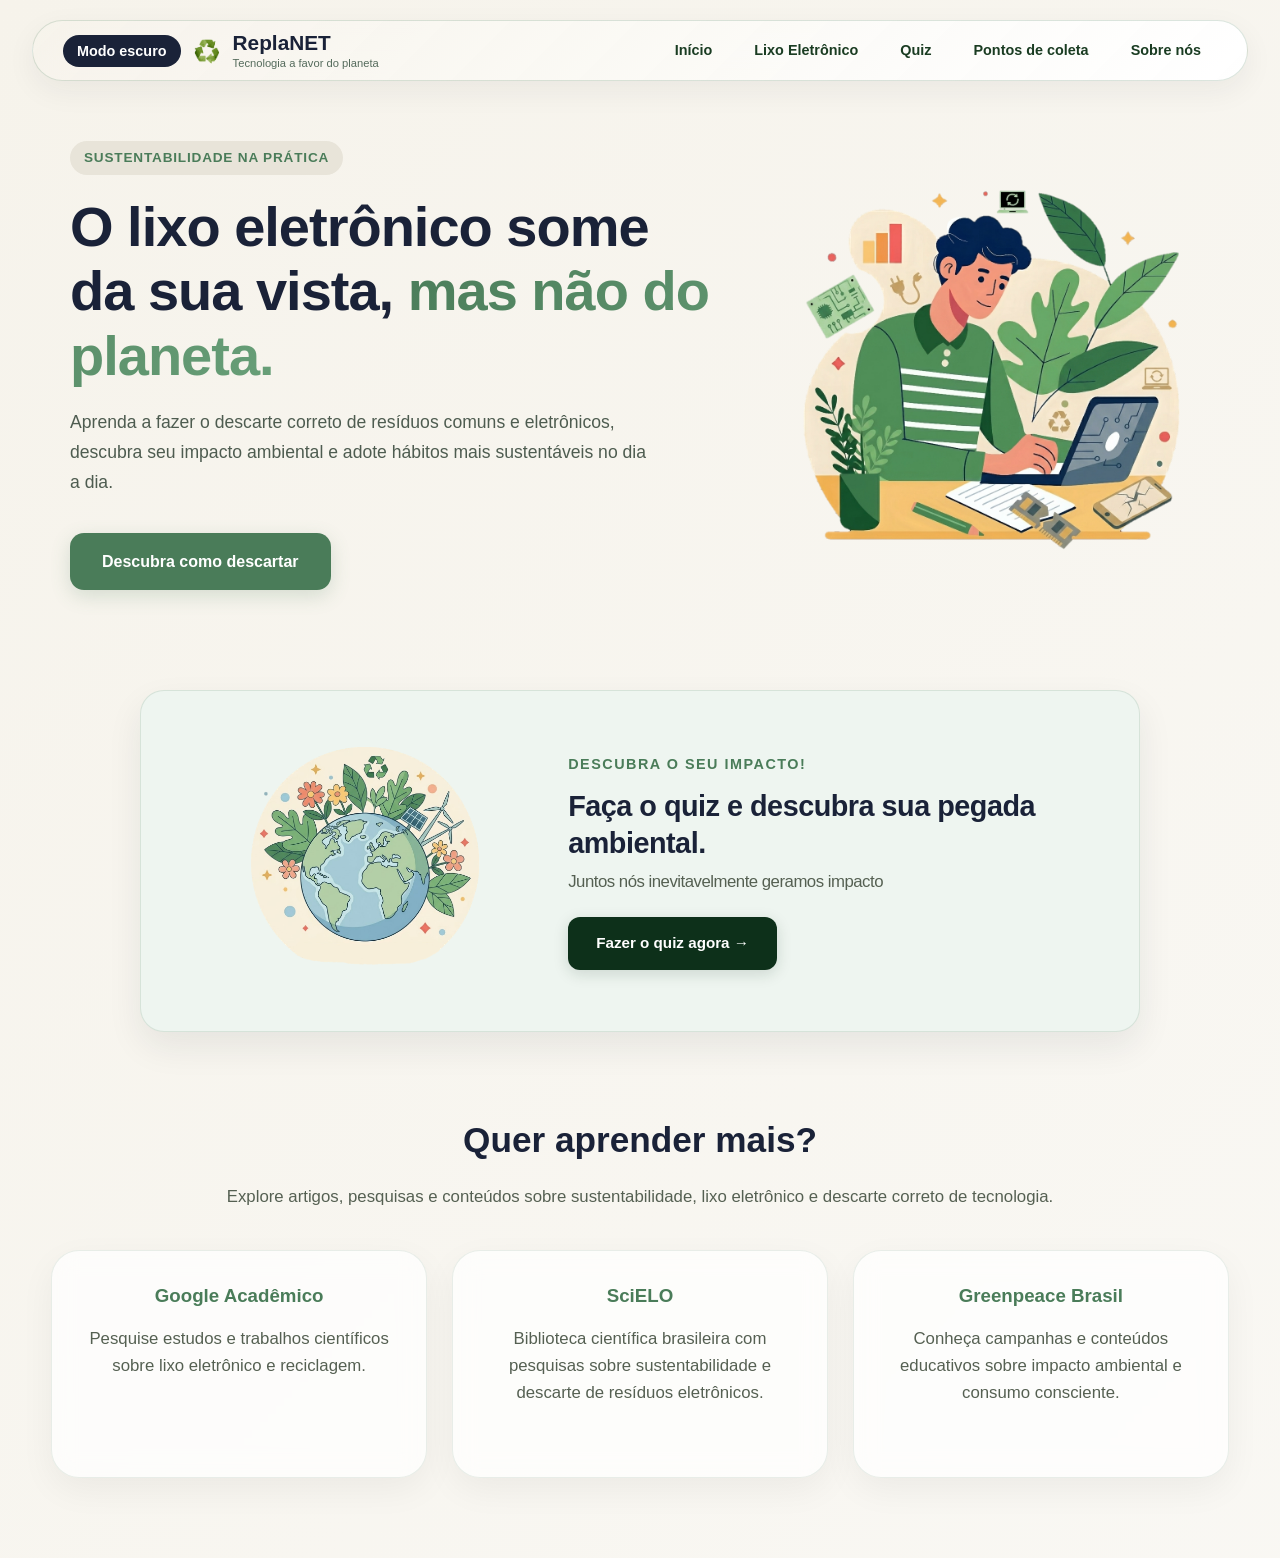
==== index.html @ 7e2dfa56 "Add files via upload" ====
<!DOCTYPE html>
<html lang="pt-br">
<head>
  <meta charset="UTF-8">
  <meta name="viewport" content="width=device-width, initial-scale=1.0">
  <meta http-equiv="X-UA-Compatible" content="IE=edge">
  <meta name="description" content="Conheça a ReplaNET e descubra como a tecnologia trabalha a favor do planeta através da conscientização e do descarte correto de lixo eletrônico.">
  <meta name="keywords" content="sustentabilidade,descarte,lixo">
  <meta name="author" content="Guilherme Rocha de Aguiar">
  
  <link rel="icon" type="image/png" href="img/nomelegalpraeulembrar.png">
  
  <link rel="stylesheet" href="main.css">
  <title>ReplaNET</title>
</head>

<body>
  <nav>
    <header>
      <button id="darkmode">Modo escuro</button>
      <img src="img/pngsimboloreciclagem.png" alt="Ícone de reciclagem">
      <div>
        ReplaNET
        <small>Tecnologia a favor do planeta</small>
      </div>
    </header>

    <div class="nav-links">
      <a href="index.html">Início</a>
      <a href="lixoeletro.html">Lixo Eletrônico</a>
      <a href="quiz.html">Quiz</a>
      <a href="https://www.google.com/maps/search/pontos+de+coleta+de+lixo+eletronico+proximo/" target="_blank">Pontos de coleta</a>
      <a href="sobre.html">Sobre nós</a>
    </div>
    
  </nav>

  <main class="hero">
    <div class="hero-texto">
      <p class="subtitulo-topo">Sustentabilidade na prática</p>

      <h1>
        O lixo eletrônico some da sua vista,<span> mas não do planeta.</span>
      </h1>
      <p class="descricao-topo">
        Aprenda a fazer o descarte correto de resíduos comuns e eletrônicos,
        descubra seu impacto ambiental e adote hábitos mais sustentáveis no dia a dia.
      </p>

      <a href="descarte.html" class="botao">Descubra como descartar</a>
    </div>

    <div class="hero-imagem">
      <img src="img/1779429134706.png" alt="Um homem mexendo em um computador com utensílios eletrônicos, plantas e elementos de computação ao seu redor">
    </div>
  </main>
  <footer>
  <div class="footer-imagem">
    <img src="img/1779431098648.png" alt="Quiz Impacto">
  </div>

  <div class="footer-conteudo">
    <h4>Descubra o seu impacto!</h4>

    <h3>Faça o quiz e descubra sua pegada ambiental.</h3>

    <h3>Juntos nós inevitavelmente geramos impacto</h3>

    <a href="quiz.html" class="botao-footer">
      Fazer o quiz agora →
    </a>
  </div>
</footer>

<section class="artigos">
  <h2>Quer aprender mais?</h2>

  <p>
    Explore artigos, pesquisas e conteúdos sobre sustentabilidade,
    lixo eletrônico e descarte correto de tecnologia.
  </p>

  <div class="artigos-grid">

    <a
  href="https://scholar.google.com.br/scholar?q=descarte+correto+de+lixo+eletronico"
  target="_blank"
  class="artigo-card"
>
  <h3>Google Acadêmico</h3>

  <p>
    Pesquise estudos e trabalhos científicos sobre lixo eletrônico
    e reciclagem.
  </p>
</a>

<a
  href="https://www.scielo.br"
  target="_blank"
  class="artigo-card"
>
  <h3>SciELO</h3>

  <p>
    Biblioteca científica brasileira com pesquisas sobre sustentabilidade
    e descarte de resíduos eletrônicos.
  </p>
</a>

<a
  href="https://www.greenpeace.org/brasil/"
  target="_blank"
  class="artigo-card"
>
  <h3>Greenpeace Brasil</h3>

  <p>
    Conheça campanhas e conteúdos educativos sobre impacto ambiental
    e consumo consciente.
  </p>
</a>

  </div>
</section>

<script src="app.js"></script>
  <script src="app.js"></script>
</body>
</html>
---- main.css ----
/* os resets e configuracao geral do body */
* {
  margin: 0;
  padding: 0;
  box-sizing: border-box;
  font-family: "Inter", "Segoe UI", Arial, sans-serif;
}

html,
body {
  width: 100%;
  max-width: 100%;
  overflow-x: hidden;
}

body {
  background: linear-gradient(
    135deg,
    #f6f3eb,
    #faf9f6,
    #edf3ee,
    #f6f3eb
  );

  background-size: 400% 400%;

  animation: mudarFundo 15s ease infinite;

  color: #1a2e22;

  line-height: 1.6;
}

@keyframes mudarFundo {
  0% {
    background-position: 0% 50%;
  }

  50% {
    background-position: 100% 50%;
  }

  100% {
    background-position: 0% 50%;
  }
}

/* aqui comeca a barra de navegacao e os links do menu */
nav {
  display: flex;
  justify-content: space-between;
  align-items: center;

  padding: 10px 30px;

  position: sticky;
  top: 15px;

  z-index: 1000;

  max-width: 95%;

  margin: 20px auto;

  border-radius: 50px;

  background: linear-gradient(
    135deg,
    rgba(246, 243, 235, 0.9),
    rgba(255, 255, 255, 0.98)
  );

  backdrop-filter: blur(15px);
  -webkit-backdrop-filter: blur(15px);

  border: 1px solid rgba(74, 124, 89, 0.2);

  box-shadow: 0 10px 30px rgba(26, 34, 56, 0.06);

  animation: navFlutuar 6s ease-in-out infinite;
}

@keyframes navFlutuar {
  0%,
  100% {
    transform: translateY(0);

    box-shadow: 0 10px 30px rgba(26, 34, 56, 0.06);
  }

  50% {
    transform: translateY(-4px);

    box-shadow: 0 15px 35px rgba(74, 124, 89, 0.1);
  }
}

header {
  display: flex;
  flex-direction: row;
  align-items: center;

  gap: 10px;

  background: transparent;

  font-size: 1.3rem;
  font-weight: 800;

  color: #1a2238;

  text-align: left;

  padding: 0;
}

header img {
  width: 32px;

  height: auto;

  transition: transform 0.5s ease;
}

header:hover img {
  transform: rotate(360deg);
}

header div {
  display: flex;
  flex-direction: column;

  line-height: 1.1;
}

header small {
  display: block;

  font-size: 0.7rem;

  color: #556b5c;

  font-weight: 500;

  margin-top: 2px;
}

.nav-links {
  display: flex;
  gap: 10px;
  align-items: center;
}

nav a {
  text-decoration: none;

  color: #1a3c22;

  font-weight: 600;
  font-size: 0.9rem;

  padding: 8px 16px;

  border-radius: 20px;

  transition: all 0.3s cubic-bezier(0.4, 0, 0.2, 1);
}

nav a:hover {
  color: #ffffff;

  background: #1a2238;

  transform: translateY(-2px);

  box-shadow: 0 4px 12px rgba(26, 34, 56, 0.15);
}

/* estilizacao do botao de mudar o tema */
#darkmode {
  border: none;

  background: #1a2238;

  color: white;

  padding: 8px 14px;

  border-radius: 20px;

  cursor: pointer;

  font-size: 0.9rem;
  font-weight: 600;

  transition: 0.3s ease;
}

#darkmode:hover {
  background: #4a7c59;

  transform: translateY(-2px);
}

/* a parte principal da home (o banner texto e imagem) */
.hero {
  display: flex;
  align-items: center;
  justify-content: space-between;

  gap: 50px;

  max-width: 1200px;

  margin: 60px auto;

  padding: 0 30px;
}

.hero-texto {
  flex: 1.2;

  min-width: 0;
}

.subtitulo-topo {
  display: inline-block;

  background: #e8e4d9;

  color: #4a7c59;

  padding: 6px 14px;

  border-radius: 30px;

  font-size: 0.85rem;
  font-weight: 700;

  text-transform: uppercase;

  letter-spacing: 0.8px;

  margin-bottom: 20px;
}

h1 {
  font-size: 3.5rem;

  font-weight: 800;

  line-height: 1.15;

  color: #1a2238;

  margin-bottom: 20px;

  letter-spacing: -1px;
}

h1 span {
  background: linear-gradient(120deg, #4a7c59, #689f78);

  -webkit-background-clip: text;
  -webkit-text-fill-color: transparent;
}

.descricao-topo {
  font-size: 1.1rem;

  color: #4e5c50;

  margin-bottom: 35px;

  max-width: 580px;

  line-height: 1.7;
}

.botao {
  display: inline-block;

  background: #4a7c59;

  color: #ffffff;

  padding: 16px 32px;

  border-radius: 14px;

  font-weight: 600;
  font-size: 1rem;

  text-decoration: none;

  box-shadow: 0 6px 20px rgba(74, 124, 89, 0.2);

  transition: all 0.3s ease;
}

.botao:hover {
  background: #1a2238;

  transform: translateY(-3px);

  box-shadow: 0 10px 25px rgba(26, 34, 56, 0.25);
}

.botao:active {
  transform: translateY(-1px);
}

.hero-imagem {
  flex: 0.8;

  display: flex;
  justify-content: center;
  align-items: center;
}

.hero-imagem img {
  width: 100%;

  max-width: 420px;

  height: auto;

  object-fit: contain;

  animation: flutuar 4s ease-in-out infinite;
}

@keyframes flutuar {
  0%,
  100% {
    transform: translateY(0);
  }

  50% {
    transform: translateY(-10px);
  }
}

/* estilo do rodape */
footer {
  background: #eef5f0;

  border-radius: 24px;

  max-width: 1000px;

  width: 90%;

  margin: 100px auto 40px auto;

  padding: 40px 50px;

  display: flex;
  align-items: center;
  justify-content: space-between;

  gap: 30px;

  box-shadow: 0 15px 35px rgba(26, 34, 56, 0.08);

  border: 1px solid rgba(74, 124, 89, 0.15);

  text-align: left;
}

.footer-conteudo {
  flex: 1.2;
}

footer h4 {
  color: #4a7c59;

  font-size: 0.9rem;

  text-transform: uppercase;

  letter-spacing: 1.5px;

  margin-bottom: 12px;

  font-weight: 700;
}

footer h3 {
  color: #1a2238;

  font-size: 1.8rem;

  font-weight: 800;

  line-height: 1.3;

  margin: 0 0 8px 0;

  letter-spacing: -0.5px;
}

footer h3:last-of-type {
  font-size: 1.05rem;

  font-weight: 500;

  color: #556052;

  margin-bottom: 25px;
}

.botao-footer {
  display: inline-block;

  background: #0d301a;

  color: #ffffff;

  padding: 14px 28px;

  border-radius: 12px;

  font-weight: 600;
  font-size: 0.95rem;

  text-decoration: none;

  box-shadow: 0 4px 15px rgba(13, 48, 26, 0.15);

  transition: all 0.3s ease;
}

.botao-footer:hover {
  background: #4a7c59;

  transform: translateY(-2px);

  box-shadow: 0 6px 18px rgba(74, 124, 89, 0.25);
}

.footer-imagem {
  flex: 0.8;

  display: flex;
  justify-content: center;
  align-items: center;
}

.footer-imagem img {
  width: 100%;

  max-width: 260px;

  height: auto;

  object-fit: contain;
}

/* as folhinhas que ficam voando da animacao js */
.particula-eco {
  position: fixed;

  pointer-events: none;

  background: #4a7c59;

  border-radius: 50% 0 50% 0;

  opacity: 0.6;

  z-index: 9999;

  transition:
    transform 1.2s cubic-bezier(0.1, 0.8, 0.3, 1),
    opacity 1.2s;
}

/* o container geral das paginas de texto */
.pagina {
  max-width: 1000px;

  margin: 60px auto;

  padding: 40px;

  background: rgba(255, 255, 255, 0.7);

  backdrop-filter: blur(10px);

  border-radius: 24px;

  box-shadow: 0 10px 30px rgba(0, 0, 0, 0.05);
}

.pagina h1 {
  margin-bottom: 25px;
}

.pagina p {
  font-size: 1.1rem;

  color: #4e5c50;

  line-height: 1.9;

  margin-bottom: 20px;
}

/* tudo do modo escuro pra inverter as cores */
body.darkmode {
  background: linear-gradient(
    135deg,
    #111827,
    #1f2937,
    #18212f,
    #111827
  );

  background-size: 400% 400%;

  animation: mudarFundo 15s ease infinite;

  color: #f3f4f6;
}

body.darkmode nav {
  background: rgba(20, 27, 38, 0.85);

  border: 1px solid rgba(255, 255, 255, 0.06);

  box-shadow: 0 10px 30px rgba(0, 0, 0, 0.25);
}

body.darkmode header {
  color: #ffffff;
}

body.darkmode header small {
  color: #b8c4bb;
}

body.darkmode .nav-links a {
  color: #f3f4f6;
}

body.darkmode .nav-links a:hover {
  background: #4a7c59;
}

body.darkmode .pagina,
body.darkmode footer {
  background: rgba(31, 41, 55, 0.82);

  border: 1px solid rgba(255, 255, 255, 0.06);
}

body.darkmode h1,
body.darkmode h2,
body.darkmode h3,
body.darkmode h4 {
  color: #f9fafb;
}

body.darkmode p,
body.darkmode small {
  color: #d1d5db;
}

body.darkmode .subtitulo-topo {
  background: rgba(74, 124, 89, 0.2);

  color: #9dd6ab;
}

body.darkmode .descricao-topo {
  color: #d1d5db;
}

body.darkmode .hero {
  color: white;
}

body.darkmode h1 span {
  background: linear-gradient(120deg, #7fd694, #9be7ac);

  -webkit-background-clip: text;
  -webkit-text-fill-color: transparent;
}

/* media queries para ajustar o layout no celular e tablet */
@media (max-width: 992px) {
  nav {
    flex-direction: column;

    gap: 15px;

    border-radius: 20px;

    padding: 15px 20px;
  }

  .nav-links {
    flex-wrap: wrap;

    justify-content: center;

    gap: 8px;
  }

  .hero {
    flex-direction: column-reverse;

    text-align: center;

    margin: 40px auto;

    gap: 40px;
  }

  .descricao-topo {
    margin: 0 auto 35px auto;
  }

  h1 {
    font-size: 2.8rem;
  }

  .hero-imagem img {
    max-width: 340px;
  }

  footer {
    flex-direction: column-reverse;

    text-align: center;

    padding: 40px 30px;

    gap: 35px;
  }

  footer h3 {
    font-size: 1.5rem;
  }

  .botao-footer {
    width: 100%;
  }

  .footer-imagem img {
    max-width: 200px;
  }
}

@media (max-width: 600px) {
  nav a {
    font-size: 0.8rem;

    padding: 6px 12px;
  }

  h1 {
    font-size: 2.2rem;
  }

  .descricao-topo {
    font-size: 1rem;
  }

  .botao {
    width: 100%;

    padding: 14px 20px;
  }
} 

/* estilos da pagina quem somos (sobre.html) */
.pagina-sobre {
  display: flex;
  justify-content: center;
}

.conteudo-sobre {
  max-width: 800px;
}

.conteudo-sobre h1 {
  position: relative;
  margin-bottom: 30px;
}

.conteudo-sobre h1::after {
  content: "";
  display: block;
  width: 80px;
  height: 4px;
  background: #4a7c59;
  margin-top: 10px;
  border-radius: 10px;
}

.conteudo-sobre p {
  background: rgba(255, 255, 255, 0.4);
  padding: 18px 20px;
  border-radius: 14px;
  margin-bottom: 15px;
  border-left: 4px solid #4a7c59;
  transition: transform 0.3s ease;
}

.conteudo-sobre p:hover {
  transform: translateX(5px);
}

/* estilos do artigo do lixo eletronico (lixoeletro.html) */
.pagina-lixo {
  display: flex;
  justify-content: center;
}

.artigo {
  max-width: 850px;
}

.artigo h1 {
  margin-bottom: 25px;
}

.artigo p {
  background: rgba(255, 255, 255, 0.45);
  padding: 16px 20px;
  border-radius: 14px;
  margin-bottom: 15px;
  border-left: 4px solid #4a7c59;
  transition: all 0.3s ease;
}

.artigo p:hover {
  transform: scale(1.01);
  background: rgba(255, 255, 255, 0.65);
}

/* estilos da pagina sobre descarte correto (descarte.html) */
.pagina-descarte {
  display: flex;
  justify-content: center;
}

.artigo-premium {
  max-width: 900px;
  line-height: 1.8;
}

.artigo-premium h1 {
  margin-bottom: 25px;
}

.artigo-premium h1 span {
  color: #4a7c59;
}

.artigo-premium .introducao {
  font-size: 1.15rem;
  font-weight: 500;
  background: rgba(74, 124, 89, 0.08);
  padding: 18px;
  border-radius: 14px;
  border-left: 5px solid #4a7c59;
}

.artigo-premium p {
  background: rgba(255, 255, 255, 0.45);
  padding: 16px 20px;
  border-radius: 14px;
  margin-bottom: 14px;
  transition: transform 0.25s ease;
}

.artigo-premium p:hover {
  transform: translateY(-2px);
}

/* aqui fica a secao de cards com links para outros artigos */
.artigos {
  width: 92%;
  max-width: 1200px;

  margin: 80px auto;

  text-align: center;
}

.artigos h2 {
  font-size: 2.2rem;

  margin-bottom: 15px;

  color: #1a2238;
}

.artigos p {
  color: #556052;

  margin-bottom: 40px;

  font-size: 1.05rem;
}

.artigos-grid {
  display: grid;

  grid-template-columns: repeat(auto-fit, minmax(260px, 1fr));

  gap: 25px;
}

.artigo-card {
  text-decoration: none;

  background: rgba(255,255,255,0.72);

  backdrop-filter: blur(12px);

  border-radius: 28px;

  padding: 30px;

  border: 1px solid rgba(74,124,89,0.12);

  box-shadow: 0 12px 35px rgba(0,0,0,0.05);

  transition: 0.3s ease;

  color: inherit;
}

.artigo-card:hover {
  transform: translateY(-6px);

  box-shadow: 0 18px 40px rgba(0,0,0,0.08);
}

.artigo-card h3 {
  margin-bottom: 15px;

  color: #4a7c59;
}

/* as cores alternativas das paginas internas e dos cards pro darkmode */
body.darkmode .conteudo-sobre p,
body.darkmode .artigo p,
body.darkmode .artigo-premium p {
  background: rgba(17, 24, 39, 0.55);
  border-left: 4px solid #4a7c59;
  color: #e5e7eb;
}

body.darkmode .conteudo-sobre p:hover,
body.darkmode .artigo p:hover,
body.darkmode .artigo-premium p:hover {
  background: rgba(17, 24, 39, 0.75);
  transform: translateY(-2px);
}

body.darkmode .artigos h2 {
  color: #f9fafb;
}

body.darkmode .artigos > p {
  color: #cbd5e1;
}

body.darkmode .artigo-card {
  background: rgba(31, 41, 55, 0.82);

  border: 1px solid rgba(255,255,255,0.06);
}

body.darkmode .artigo-card h3 {
  color: #8dd6a3;
}

body.darkmode .artigo-card p {
  color: #d1d5db;
}
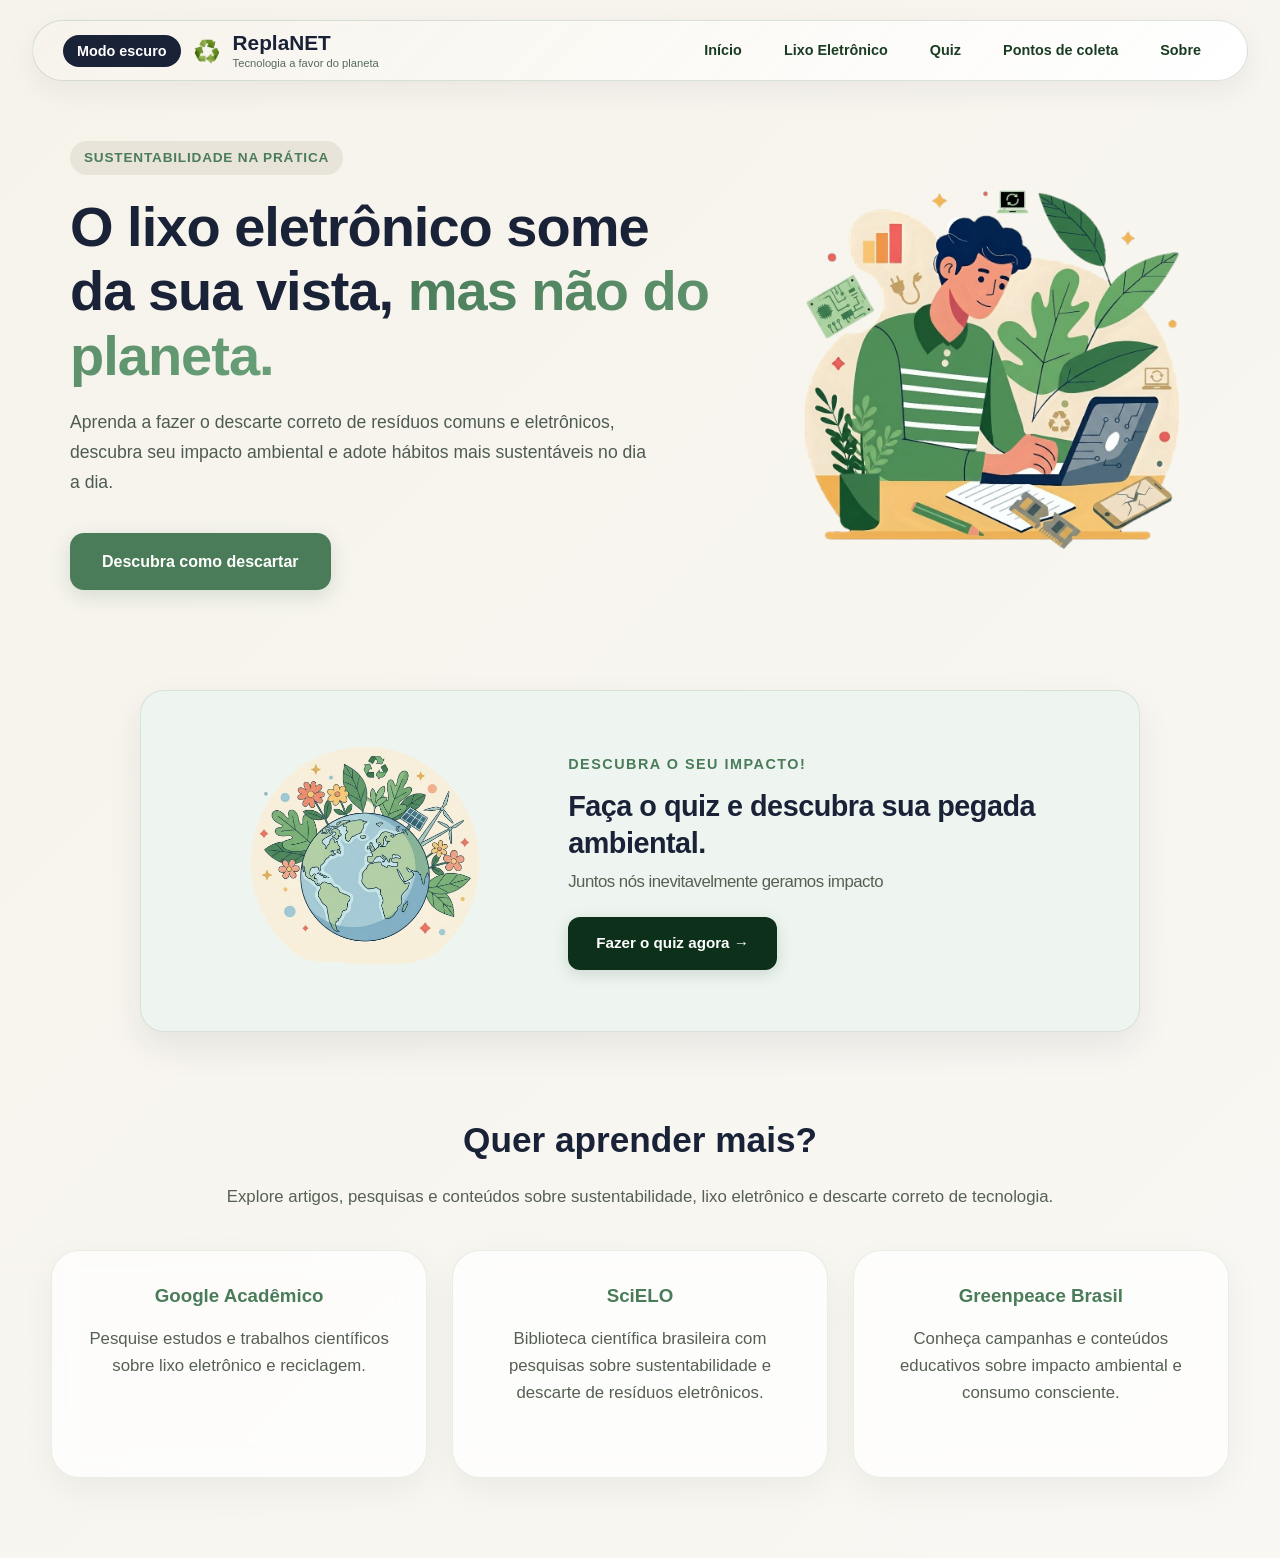
==== commit 3d747ae4: "Add files via upload" ====
--- a/index.html
+++ b/index.html
@@ -30,7 +30,7 @@
       <a href="lixoeletro.html">Lixo Eletrônico</a>
       <a href="quiz.html">Quiz</a>
       <a href="https://www.google.com/maps/search/pontos+de+coleta+de+lixo+eletronico+proximo/" target="_blank">Pontos de coleta</a>
-      <a href="sobre.html">Sobre nós</a>
+      <a href="sobre.html">Sobre</a>
     </div>
     
   </nav>
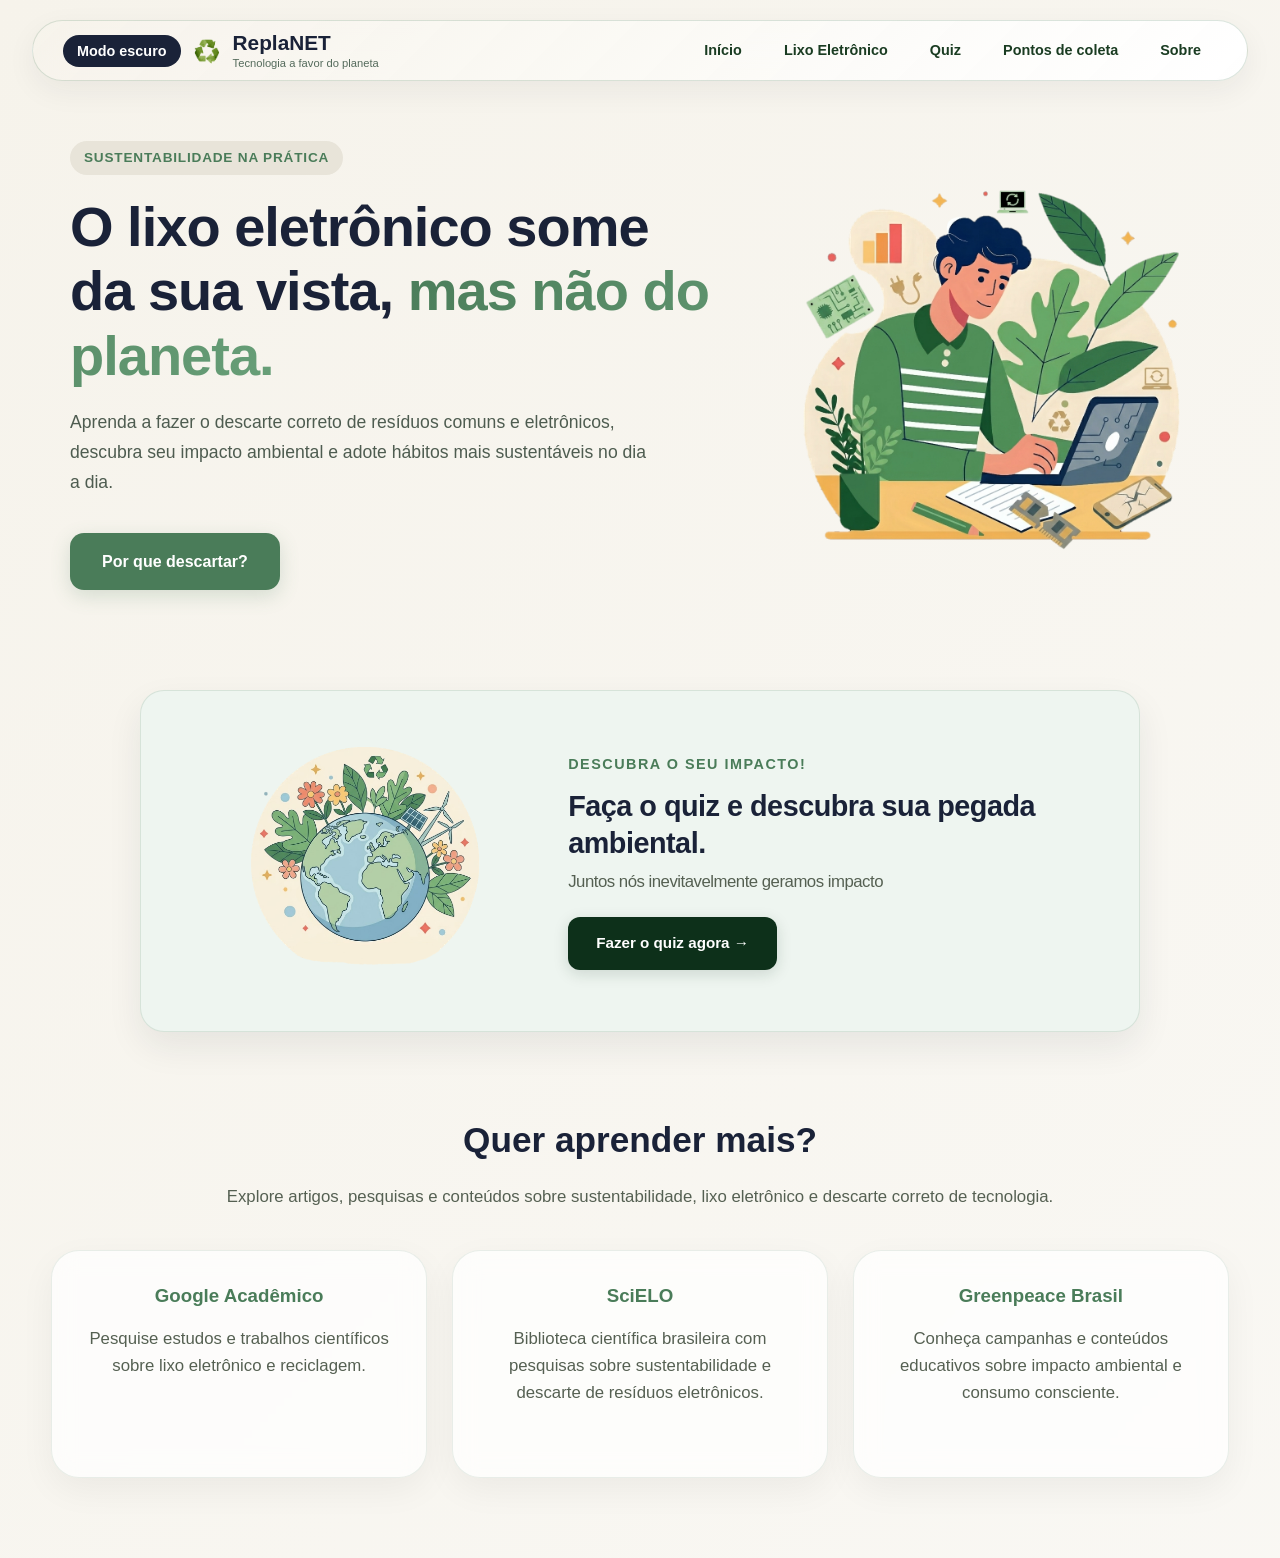
==== commit a41a86af: "Add files via upload" ====
--- a/index.html
+++ b/index.html
@@ -47,7 +47,7 @@
         descubra seu impacto ambiental e adote hábitos mais sustentáveis no dia a dia.
       </p>
 
-      <a href="descarte.html" class="botao">Descubra como descartar</a>
+      <a href="descarte.html" class="botao">Por que descartar?</a>
     </div>
 
     <div class="hero-imagem">
